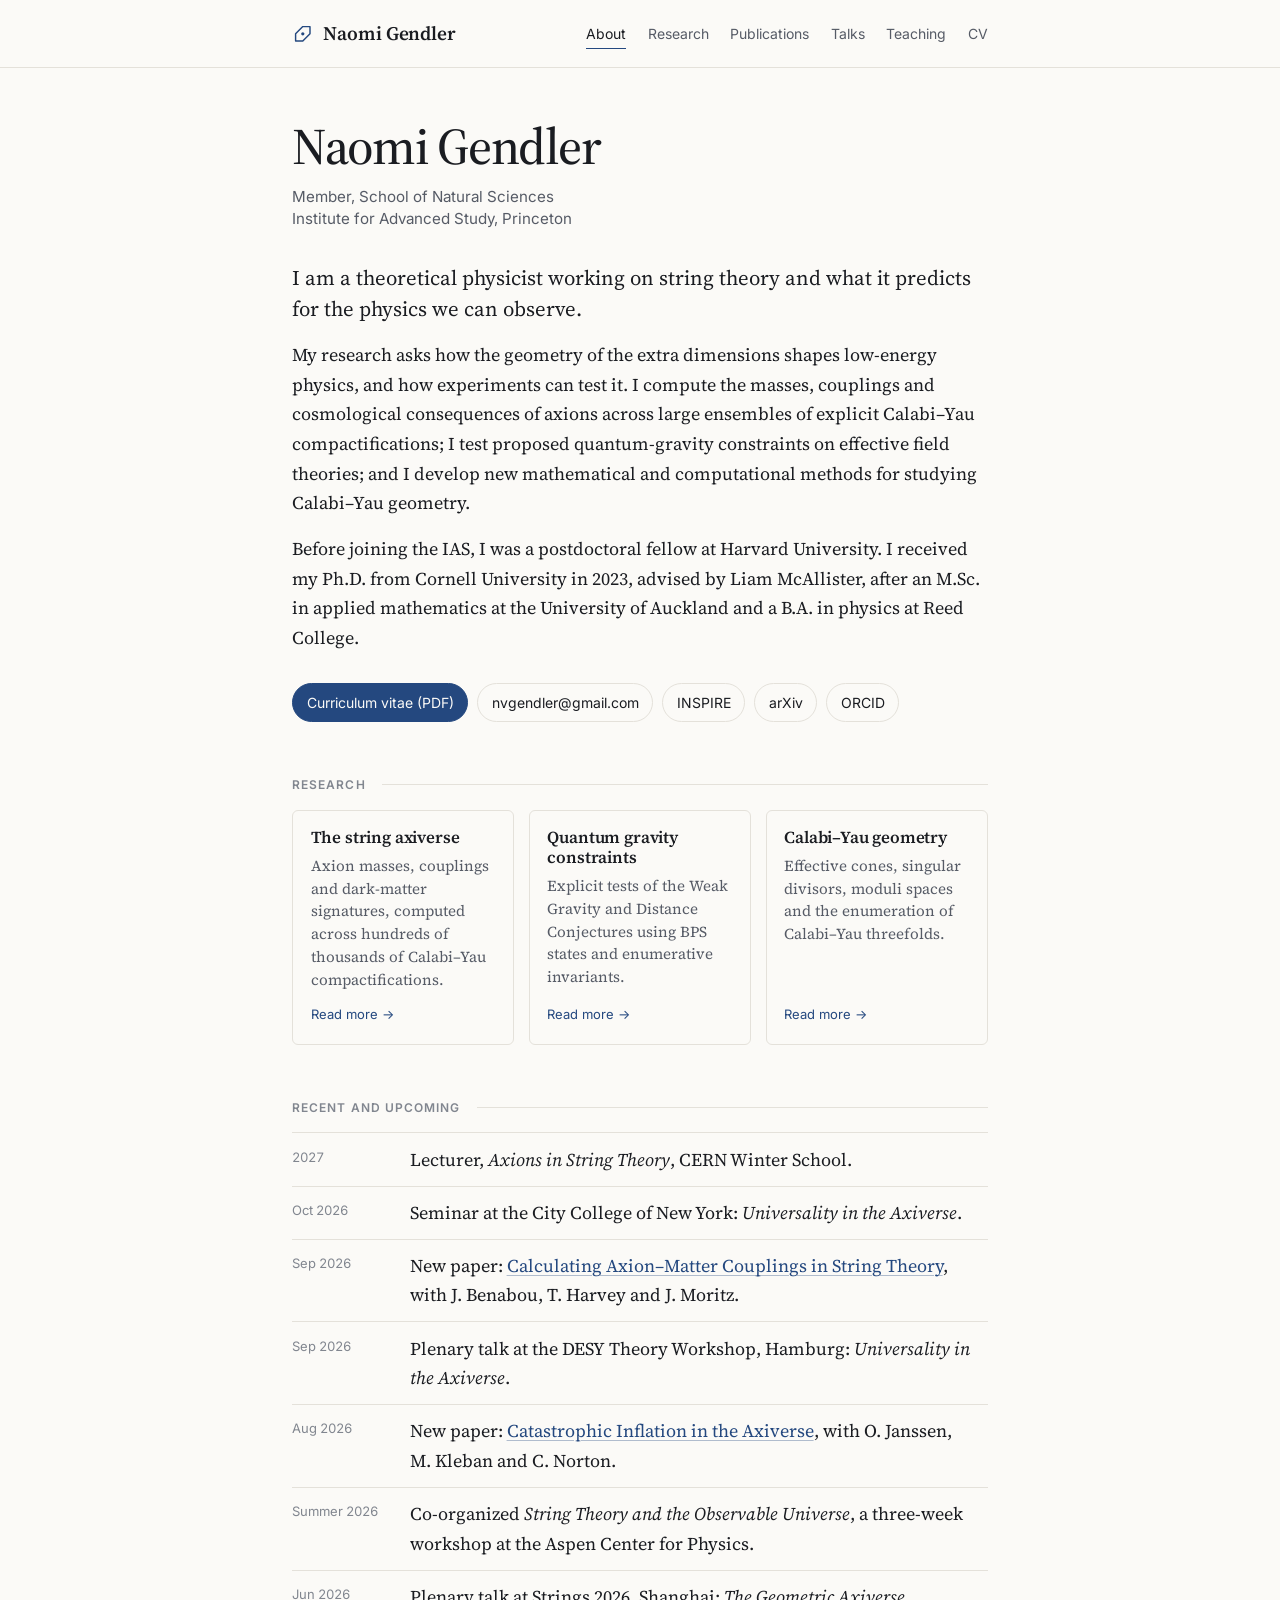
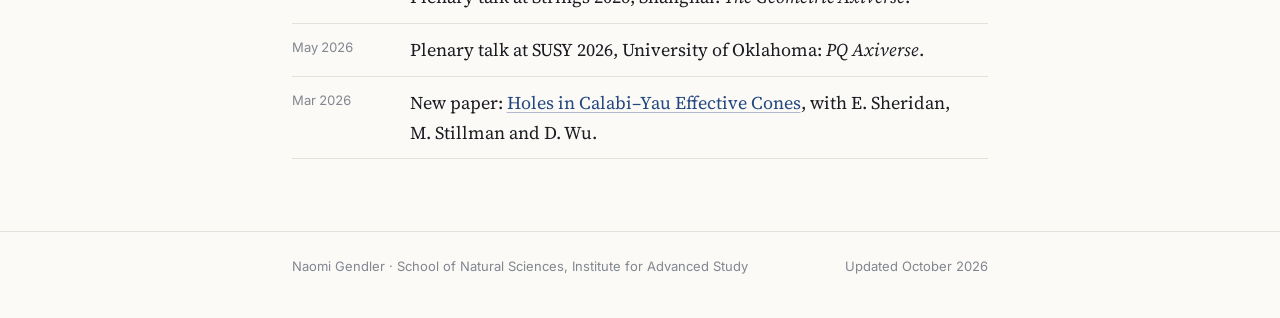
==== index.html @ 95af2971 "Initial academic website Static five-page site (About, Research, Publications, Talks, Teaching) with" ====
<!doctype html>
<html lang="en">
<head>
<meta charset="utf-8">
<meta name="viewport" content="width=device-width, initial-scale=1">
<title>Naomi Gendler</title>
<meta name="description" content="Naomi Gendler is a theoretical physicist at the Institute for Advanced Study working on string theory, axions, quantum gravity and Calabi–Yau geometry.">
<link rel="canonical" href="https://naomi-gendler.com/">
<meta property="og:type" content="profile">
<meta property="og:title" content="Naomi Gendler">
<meta property="og:description" content="Theoretical physicist at the Institute for Advanced Study working on string theory, axions, quantum gravity and Calabi–Yau geometry.">
<meta property="og:url" content="https://naomi-gendler.com/">
<meta name="theme-color" content="#fbfaf7" media="(prefers-color-scheme: light)">
<meta name="theme-color" content="#111317" media="(prefers-color-scheme: dark)">
<link rel="icon" href="assets/favicon.svg" type="image/svg+xml">
<link rel="preconnect" href="https://fonts.googleapis.com">
<link rel="preconnect" href="https://fonts.gstatic.com" crossorigin>
<link rel="stylesheet" href="https://fonts.googleapis.com/css2?family=Inter:wght@400;500;600&family=Source+Serif+4:ital,opsz,wght@0,8..60,400..600;1,8..60,400&display=swap">
<link rel="stylesheet" href="assets/style.css">
<script type="application/ld+json">
{
  "@context": "https://schema.org",
  "@type": "Person",
  "name": "Naomi Gendler",
  "url": "https://naomi-gendler.com/",
  "email": "mailto:nvgendler@gmail.com",
  "jobTitle": "Member, School of Natural Sciences",
  "affiliation": { "@type": "Organization", "name": "Institute for Advanced Study" },
  "alumniOf": [
    { "@type": "CollegeOrUniversity", "name": "Cornell University" },
    { "@type": "CollegeOrUniversity", "name": "University of Auckland" },
    { "@type": "CollegeOrUniversity", "name": "Reed College" }
  ],
  "knowsAbout": ["String theory", "Axions", "Quantum gravity", "Calabi–Yau manifolds"],
  "sameAs": [
    "https://orcid.org/0000-0002-5256-8920",
    "https://inspirehep.net/authors/1793522"
  ]
}
</script>
</head>
<body>
<a class="skip" href="#main">Skip to content</a>

<header class="site-header">
  <div class="wrap">
    <a class="site-name" href="./">
      <svg viewBox="0 0 24 24" aria-hidden="true"><polygon points="20,12 20,4 12,4 4,12 4,20 12,20" fill="none" stroke="var(--accent)" stroke-width="1.6" stroke-linejoin="round"/><circle cx="12" cy="12" r="1.8" fill="var(--accent)"/></svg>
      Naomi Gendler
    </a>
    <nav class="site-nav" aria-label="Main">
      <ul>
        <li><a href="./" aria-current="page">About</a></li>
        <li><a href="research.html">Research</a></li>
        <li><a href="publications.html">Publications</a></li>
        <li><a href="talks.html">Talks</a></li>
        <li><a href="teaching.html">Teaching</a></li>
        <li><a href="Gendler_CV.pdf">CV</a></li>
      </ul>
    </nav>
  </div>
</header>

<main id="main">
  <div class="wrap">

    <section class="hero">
      <div>
        <h1>Naomi Gendler</h1>
        <p class="role">Member, School of Natural Sciences<br>Institute for Advanced Study, Princeton</p>

        <p class="lede">I am a theoretical physicist working on string theory and what it predicts for the physics we can observe.</p>
        <p>My research asks how the geometry of the extra dimensions shapes low-energy physics, and how experiments can test it. I compute the masses, couplings and cosmological consequences of axions across large ensembles of explicit Calabi–Yau compactifications; I test proposed quantum-gravity constraints on effective field theories; and I develop new mathematical and computational methods for studying Calabi–Yau geometry.</p>
        <p>Before joining the IAS, I was a postdoctoral fellow at Harvard University. I received my Ph.D. from Cornell University in 2023, advised by Liam McAllister, after an M.Sc. in applied mathematics at the University of Auckland and a B.A. in physics at Reed College.</p>

        <div class="contact">
          <a class="primary" href="Gendler_CV.pdf">Curriculum vitae (PDF)</a>
          <a href="mailto:nvgendler@gmail.com">nvgendler@gmail.com</a>
          <a href="https://inspirehep.net/authors/1793522">INSPIRE</a>
          <a href="https://arxiv.org/search/?searchtype=author&amp;query=Gendler%2C+Naomi">arXiv</a>
          <a href="https://orcid.org/0000-0002-5256-8920">ORCID</a>
        </div>
      </div>
      <!-- Add a photo at assets/headshot.jpg (portrait, about 4:5) and it appears here automatically. -->
      <figure class="portrait"><img src="assets/headshot.jpg" alt="Naomi Gendler" width="352" height="440" onerror="this.parentElement.remove()"></figure>
    </section>

    <section>
      <h2 class="label">Research</h2>
      <div class="areas">
        <a class="area" href="research.html#axiverse">
          <h3>The string axiverse</h3>
          <p>Axion masses, couplings and dark-matter signatures, computed across hundreds of thousands of Calabi–Yau compactifications.</p>
          <span class="more">Read more →</span>
        </a>
        <a class="area" href="research.html#swampland">
          <h3>Quantum gravity constraints</h3>
          <p>Explicit tests of the Weak Gravity and Distance Conjectures using BPS states and enumerative invariants.</p>
          <span class="more">Read more →</span>
        </a>
        <a class="area" href="research.html#geometry">
          <h3>Calabi–Yau geometry</h3>
          <p>Effective cones, singular divisors, moduli spaces and the enumeration of Calabi–Yau threefolds.</p>
          <span class="more">Read more →</span>
        </a>
      </div>
    </section>

    <section>
      <h2 class="label">Recent and upcoming</h2>
      <ul class="dated">
        <li><span class="when">2027</span><span>Lecturer, <em>Axions in String Theory</em>, CERN Winter School.</span></li>
        <li><span class="when">Oct 2026</span><span>Seminar at the City College of New York: <em>Universality in the Axiverse</em>.</span></li>
        <li><span class="when">Sep 2026</span><span>New paper: <a href="https://arxiv.org/abs/2609.20911">Calculating Axion–Matter Couplings in String Theory</a>, with J.&nbsp;Benabou, T.&nbsp;Harvey and J.&nbsp;Moritz.</span></li>
        <li><span class="when">Sep 2026</span><span>Plenary talk at the DESY Theory Workshop, Hamburg: <em>Universality in the Axiverse</em>.</span></li>
        <li><span class="when">Aug 2026</span><span>New paper: <a href="https://arxiv.org/abs/2608.14780">Catastrophic Inflation in the Axiverse</a>, with O.&nbsp;Janssen, M.&nbsp;Kleban and C.&nbsp;Norton.</span></li>
        <li><span class="when">Summer 2026</span><span>Co-organized <em>String Theory and the Observable Universe</em>, a three-week workshop at the Aspen Center for Physics.</span></li>
        <li><span class="when">Jun 2026</span><span>Plenary talk at Strings 2026, Shanghai: <em>The Geometric Axiverse</em>.</span></li>
        <li><span class="when">May 2026</span><span>Plenary talk at SUSY 2026, University of Oklahoma: <em>PQ Axiverse</em>.</span></li>
        <li><span class="when">Mar 2026</span><span>New paper: <a href="https://arxiv.org/abs/2603.11173">Holes in Calabi–Yau Effective Cones</a>, with E.&nbsp;Sheridan, M.&nbsp;Stillman and D.&nbsp;Wu.</span></li>
      </ul>
    </section>

  </div>
</main>

<footer class="site-footer">
  <div class="wrap">
    <span>Naomi Gendler · School of Natural Sciences, Institute for Advanced Study</span>
    <span>Updated October 2026</span>
  </div>
</footer>
</body>
</html>
---- assets/style.css ----
/* naomi-gendler.com: shared styles for every page */

:root {
  --bg: #fbfaf7;
  --text: #1a1c21;
  --muted: #565b66;
  --faint: #81868f;
  --rule: #e4e1da;
  --accent: #24487f;
  --accent-strong: #163463;
  --accent-wash: #eef1f6;
  --serif: "Source Serif 4", "Source Serif Pro", Georgia, "Times New Roman", serif;
  --sans: "Inter", ui-sans-serif, system-ui, -apple-system, "Segoe UI", Roboto, sans-serif;
  --measure: 46rem;
  color-scheme: light;
}

@media (prefers-color-scheme: dark) {
  :root {
    --bg: #111317;
    --text: #e6e4df;
    --muted: #a6aab3;
    --faint: #7d828c;
    --rule: #2a2e35;
    --accent: #9fbbea;
    --accent-strong: #c6d6f3;
    --accent-wash: #19202b;
    color-scheme: dark;
  }
}

*, *::before, *::after { box-sizing: border-box; }

html { -webkit-text-size-adjust: 100%; text-size-adjust: 100%; }

body {
  margin: 0;
  background: var(--bg);
  color: var(--text);
  font-family: var(--serif);
  font-size: 1.125rem;
  line-height: 1.65;
  font-optical-sizing: auto;
  -webkit-font-smoothing: antialiased;
  -moz-osx-font-smoothing: grayscale;
}

a {
  color: var(--accent);
  text-decoration-thickness: 1px;
  text-underline-offset: 0.18em;
  text-decoration-color: color-mix(in srgb, var(--accent) 35%, transparent);
}
a:hover { color: var(--accent-strong); text-decoration-color: currentColor; }
:focus-visible { outline: 2px solid var(--accent); outline-offset: 3px; border-radius: 2px; }

p { margin: 0 0 1rem; }
em, i { font-style: italic; }

.wrap { max-width: var(--measure); margin: 0 auto; padding: 0 1.25rem; }

.skip { position: absolute; left: -9999px; }
.skip:focus { left: 1rem; top: 1rem; z-index: 10; background: var(--bg); padding: 0.5rem 0.75rem; }

/* ---------- Header ---------- */

.site-header { border-bottom: 1px solid var(--rule); }
.site-header .wrap {
  display: flex;
  flex-wrap: wrap;
  align-items: center;
  justify-content: space-between;
  gap: 0.75rem 2rem;
  padding-top: 1.15rem;
  padding-bottom: 1.05rem;
}

.site-name {
  display: inline-flex;
  align-items: center;
  gap: 0.6rem;
  font-size: 1.2rem;
  font-weight: 600;
  letter-spacing: -0.005em;
  color: var(--text);
  text-decoration: none;
}
.site-name:hover { color: var(--text); }
.site-name svg { width: 1.35rem; height: 1.35rem; flex: none; }

.site-nav { font-family: var(--sans); font-size: 0.875rem; }
.site-nav ul { list-style: none; margin: 0; padding: 0; display: flex; flex-wrap: wrap; gap: 0.25rem 1.35rem; }
.site-nav a {
  display: inline-block;
  padding: 0.2rem 0;
  color: var(--muted);
  text-decoration: none;
  border-bottom: 1.5px solid transparent;
}
.site-nav a:hover { color: var(--text); }
.site-nav a[aria-current="page"] { color: var(--text); border-bottom-color: var(--accent); }

/* ---------- Page scaffolding ---------- */

main { padding: 3.25rem 0 4.5rem; }

h1, h2, h3 { font-family: var(--serif); font-weight: 600; line-height: 1.2; letter-spacing: -0.01em; margin: 0; }

.page-title { font-size: clamp(2rem, 5vw, 2.4rem); font-weight: 500; letter-spacing: -0.02em; margin-bottom: 0.85rem; }
.page-intro { color: var(--muted); margin-bottom: 2.75rem; }

section + section { margin-top: 3.5rem; }

/* Small uppercase label followed by a hairline, used to open list sections. */
.label {
  display: flex;
  align-items: center;
  gap: 1rem;
  margin: 0 0 1.1rem;
  font-family: var(--sans);
  font-size: 0.75rem;
  font-weight: 600;
  letter-spacing: 0.09em;
  text-transform: uppercase;
  color: var(--faint);
}
.label::after { content: ""; flex: 1; height: 1px; background: var(--rule); }

.sublabel {
  font-family: var(--sans);
  font-size: 0.875rem;
  font-weight: 600;
  color: var(--text);
  margin: 1.75rem 0 0.4rem;
}

.note { font-family: var(--sans); font-size: 0.8125rem; color: var(--faint); margin-top: 0.75rem; }

/* ---------- Home ---------- */

.hero { display: grid; grid-template-columns: minmax(0, 1fr); gap: 2.5rem; align-items: start; }
.hero:has(.portrait) { grid-template-columns: minmax(0, 1fr) 11rem; }
.hero h1 { font-size: clamp(2.5rem, 7vw, 3.2rem); font-weight: 500; letter-spacing: -0.025em; line-height: 1.05; }
.role { font-family: var(--sans); font-size: 0.95rem; line-height: 1.5; color: var(--muted); margin: 0.75rem 0 1.9rem; }
.lede { font-size: 1.3rem; line-height: 1.5; }

.portrait { margin: 0.4rem 0 0; }
.portrait img { display: block; width: 100%; height: auto; aspect-ratio: 4 / 5; object-fit: cover; border-radius: 4px; }

.contact { display: flex; flex-wrap: wrap; gap: 0.55rem; margin-top: 1.9rem; font-family: var(--sans); font-size: 0.875rem; }
.contact a {
  display: inline-flex;
  align-items: center;
  padding: 0.42rem 0.85rem;
  border: 1px solid var(--rule);
  border-radius: 999px;
  color: var(--text);
  text-decoration: none;
  transition: border-color 0.15s, color 0.15s;
}
.contact a:hover { border-color: var(--accent); color: var(--accent); }
.contact a.primary { background: var(--accent); border-color: var(--accent); color: var(--bg); }
.contact a.primary:hover { background: var(--accent-strong); border-color: var(--accent-strong); color: var(--bg); }

.areas { display: grid; grid-template-columns: repeat(3, minmax(0, 1fr)); gap: 0.9rem; }
.area {
  display: flex;
  flex-direction: column;
  padding: 1.05rem 1.1rem 1.1rem;
  border: 1px solid var(--rule);
  border-radius: 6px;
  color: var(--text);
  text-decoration: none;
  transition: border-color 0.15s;
}
.area:hover { border-color: var(--accent); color: var(--text); }
.area h3 { font-size: 1.05rem; margin-bottom: 0.45rem; }
.area p { flex: 1; margin: 0 0 0.8rem; font-size: 0.95rem; line-height: 1.5; color: var(--muted); }
.area .more { font-family: var(--sans); font-size: 0.8125rem; color: var(--accent); }

/* ---------- Dated lists (news, talks, teaching) ---------- */

.dated { list-style: none; margin: 0; padding: 0; }
.dated li {
  display: grid;
  grid-template-columns: 6.25rem minmax(0, 1fr);
  gap: 1.1rem;
  padding: 0.7rem 0;
  border-top: 1px solid var(--rule);
}
.dated li:last-child { border-bottom: 1px solid var(--rule); }
.dated .when {
  font-family: var(--sans);
  font-size: 0.8125rem;
  line-height: 1.5;
  color: var(--faint);
  padding-top: 0.2rem;
  font-variant-numeric: tabular-nums;
}
.dated .title { font-weight: 600; }
.dated .where { display: block; font-size: 0.975rem; color: var(--muted); }
.dated .tag {
  font-family: var(--sans);
  font-size: 0.75rem;
  color: var(--muted);
  border: 1px solid var(--rule);
  border-radius: 999px;
  padding: 0.05rem 0.5rem;
  margin-left: 0.35rem;
  white-space: nowrap;
  vertical-align: 0.1em;
}

/* ---------- Research ---------- */

.theme h2 { font-size: 1.55rem; margin-bottom: 1rem; }
.theme + .theme { margin-top: 3.75rem; padding-top: 3rem; border-top: 1px solid var(--rule); }
.paper-ref { font-style: italic; }

.key-papers { margin-top: 1.5rem; padding: 1rem 1.2rem 1.1rem; background: var(--accent-wash); border-radius: 6px; }
.key-papers h3 {
  font-family: var(--sans);
  font-size: 0.75rem;
  font-weight: 600;
  letter-spacing: 0.09em;
  text-transform: uppercase;
  color: var(--muted);
  margin-bottom: 0.55rem;
}
.key-papers ul { list-style: none; margin: 0; padding: 0; font-size: 1rem; line-height: 1.45; }
.key-papers li + li { margin-top: 0.5rem; }
.key-papers .venue { font-family: var(--sans); font-size: 0.8125rem; color: var(--muted); white-space: nowrap; }

/* ---------- Publications ---------- */

.year-group {
  display: grid;
  grid-template-columns: 4.25rem minmax(0, 1fr);
  gap: 1.1rem;
  padding-top: 1.4rem;
  margin-top: 1.4rem;
  border-top: 1px solid var(--rule);
}
.year-group h2 { font-family: var(--sans); font-size: 0.875rem; font-weight: 600; letter-spacing: 0; color: var(--faint); padding-top: 0.2rem; }

.pubs { list-style: none; margin: 0; padding: 0; }
.pub + .pub { margin-top: 1.5rem; }
.pub-title { font-size: 1.075rem; font-weight: 600; line-height: 1.35; color: var(--text); text-decoration: none; }
a.pub-title:hover { color: var(--accent); text-decoration: underline; }
.pub-authors { margin-top: 0.25rem; font-size: 1rem; line-height: 1.5; color: var(--muted); }
.pub-authors .me { color: var(--text); font-weight: 600; }
.pub-meta {
  display: flex;
  flex-wrap: wrap;
  gap: 0.2rem 0.95rem;
  margin-top: 0.35rem;
  font-family: var(--sans);
  font-size: 0.8125rem;
  color: var(--faint);
}
.pub-meta a { text-decoration: none; }
.pub-meta a:hover { text-decoration: underline; }
.pub-meta .journal { color: var(--muted); }

/* ---------- Footer ---------- */

.site-footer { border-top: 1px solid var(--rule); font-family: var(--sans); font-size: 0.8125rem; color: var(--faint); }
.site-footer .wrap { display: flex; flex-wrap: wrap; justify-content: space-between; gap: 0.4rem 1.5rem; padding-top: 1.5rem; padding-bottom: 2.5rem; }
.site-footer a { color: var(--muted); text-decoration: none; }
.site-footer a:hover { color: var(--accent); text-decoration: underline; }

/* ---------- Small screens ---------- */

@media (max-width: 720px) {
  .areas { grid-template-columns: minmax(0, 1fr); }
}

@media (max-width: 600px) {
  body { font-size: 1.0625rem; }
  main { padding-top: 2.25rem; }
  .site-nav { width: 100%; font-size: 0.8125rem; }
  .site-nav ul { justify-content: space-between; gap: 0.25rem 0.5rem; }
  .hero:has(.portrait) { grid-template-columns: minmax(0, 1fr); gap: 1.5rem; }
  .portrait { order: -1; width: 8.5rem; margin: 0; }
  .lede { font-size: 1.2rem; }
  .dated li { grid-template-columns: minmax(0, 1fr); gap: 0.1rem; }
  .dated .when { padding-top: 0; }
  .year-group { grid-template-columns: minmax(0, 1fr); gap: 0.6rem; }
  .key-papers .venue { white-space: normal; }
}

/* ---------- Print ---------- */

@media print {
  .site-nav, .skip, .contact { display: none; }
  body { background: #fff; color: #000; font-size: 11pt; }
  main { padding: 1rem 0; }
  a { color: inherit; text-decoration: none; }
}
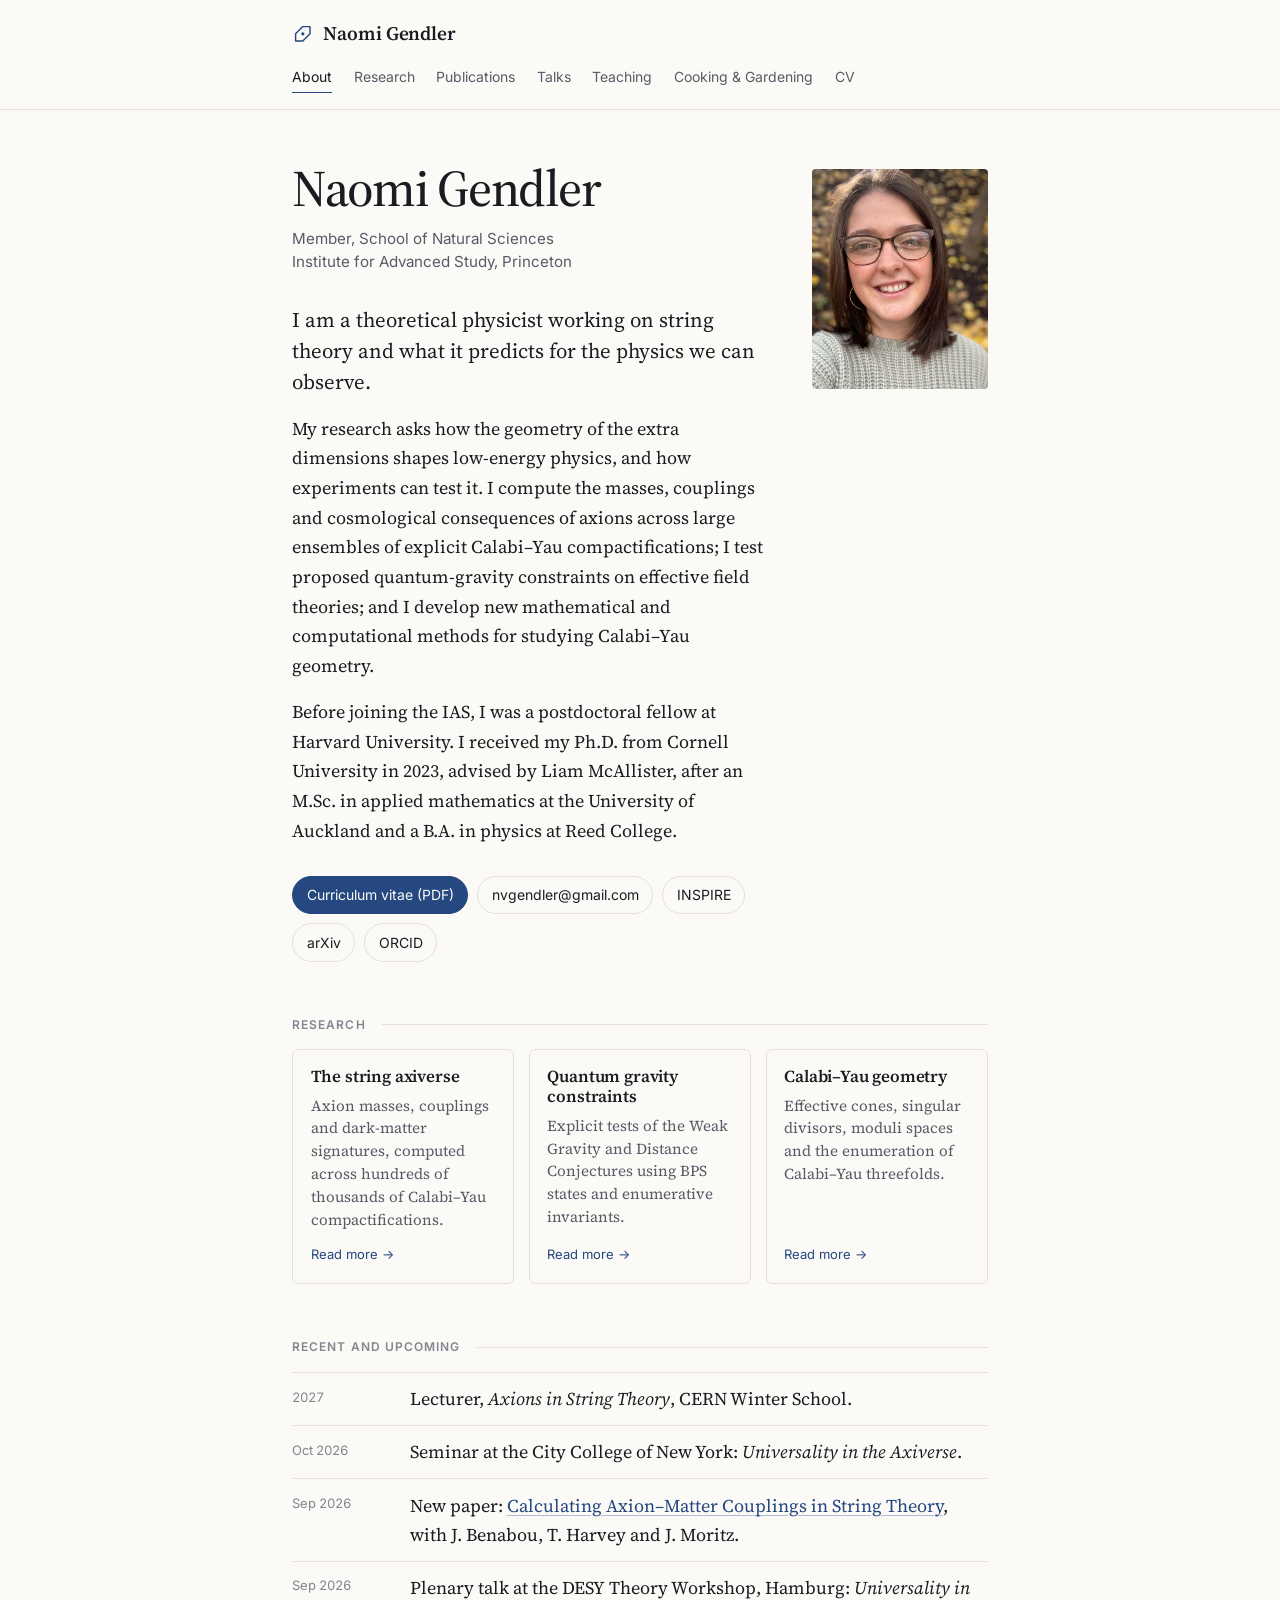
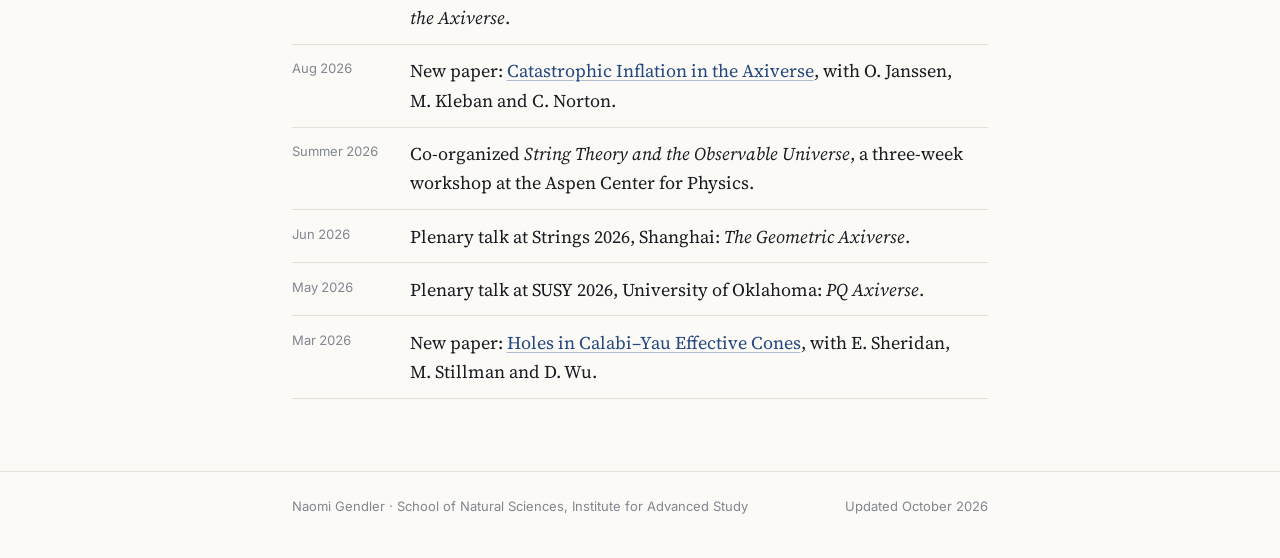
==== commit 165ab345: "Add Cooking and Gardening page Photo gallery with kitchen and garden sections (28 photos, each in a " ====
--- a/index.html
+++ b/index.html
@@ -55,6 +55,7 @@
         <li><a href="publications.html">Publications</a></li>
         <li><a href="talks.html">Talks</a></li>
         <li><a href="teaching.html">Teaching</a></li>
+        <li><a href="cooking-gardening.html">Cooking &amp; Gardening</a></li>
         <li><a href="Gendler_CV.pdf">CV</a></li>
       </ul>
     </nav>
--- a/assets/style.css
+++ b/assets/style.css
@@ -108,6 +108,7 @@
 
 .page-title { font-size: clamp(2rem, 5vw, 2.4rem); font-weight: 500; letter-spacing: -0.02em; margin-bottom: 0.85rem; }
 .page-intro { color: var(--muted); margin-bottom: 2.75rem; }
+.page-title + section { margin-top: 2.25rem; }
 
 section + section { margin-top: 3.5rem; }
 
@@ -262,6 +263,52 @@
 .pub-meta a:hover { text-decoration: underline; }
 .pub-meta .journal { color: var(--muted); }
 
+/* ---------- Photo gallery and viewer ---------- */
+
+.gallery { columns: 3; column-gap: 0.75rem; }
+.gallery a {
+  display: block;
+  margin: 0 0 0.75rem;
+  break-inside: avoid;
+  border-radius: 4px;
+  overflow: hidden;
+  background: var(--rule);
+}
+.gallery img { display: block; width: 100%; height: auto; transition: transform 0.35s ease; }
+.gallery a:hover img { transform: scale(1.025); }
+
+.lightbox {
+  width: 100%;
+  height: 100%;
+  max-width: 100%;
+  max-height: 100%;
+  margin: 0;
+  padding: 3.5rem 3.5rem 1.5rem;
+  border: 0;
+  background: rgba(12, 13, 16, 0.97);
+  color: #e6e4df;
+}
+.lightbox[open] { display: flex; align-items: center; justify-content: center; }
+.lightbox::backdrop { background: transparent; }
+.lightbox figure { margin: 0; display: flex; flex-direction: column; align-items: center; gap: 0.8rem; }
+.lightbox img { display: block; max-width: 100%; max-height: calc(100vh - 8rem); width: auto; height: auto; border-radius: 3px; }
+.lightbox figcaption { font-family: var(--sans); font-size: 0.875rem; color: #c3c6cd; text-align: center; }
+.lightbox button {
+  position: absolute;
+  padding: 0.4rem 0.8rem;
+  border: 0;
+  background: none;
+  color: #fff;
+  font: 300 2.25rem/1 var(--sans);
+  opacity: 0.75;
+  cursor: pointer;
+}
+.lightbox button:hover { opacity: 1; }
+.lb-close { top: 0.6rem; right: 0.6rem; }
+.lb-prev, .lb-next { top: 50%; transform: translateY(-50%); }
+.lb-prev { left: 0.4rem; }
+.lb-next { right: 0.4rem; }
+
 /* ---------- Footer ---------- */
 
 .site-footer { border-top: 1px solid var(--rule); font-family: var(--sans); font-size: 0.8125rem; color: var(--faint); }
@@ -279,7 +326,7 @@
   body { font-size: 1.0625rem; }
   main { padding-top: 2.25rem; }
   .site-nav { width: 100%; font-size: 0.8125rem; }
-  .site-nav ul { justify-content: space-between; gap: 0.25rem 0.5rem; }
+  .site-nav ul { gap: 0.25rem 1rem; }
   .hero:has(.portrait) { grid-template-columns: minmax(0, 1fr); gap: 1.5rem; }
   .portrait { order: -1; width: 8.5rem; margin: 0; }
   .lede { font-size: 1.2rem; }
@@ -287,6 +334,10 @@
   .dated .when { padding-top: 0; }
   .year-group { grid-template-columns: minmax(0, 1fr); gap: 0.6rem; }
   .key-papers .venue { white-space: normal; }
+  .gallery { columns: 2; column-gap: 0.5rem; }
+  .gallery a { margin-bottom: 0.5rem; }
+  .lightbox { padding: 3rem 0.5rem 1rem; }
+  .lb-prev, .lb-next { top: auto; bottom: 0.5rem; transform: none; }
 }
 
 /* ---------- Print ---------- */
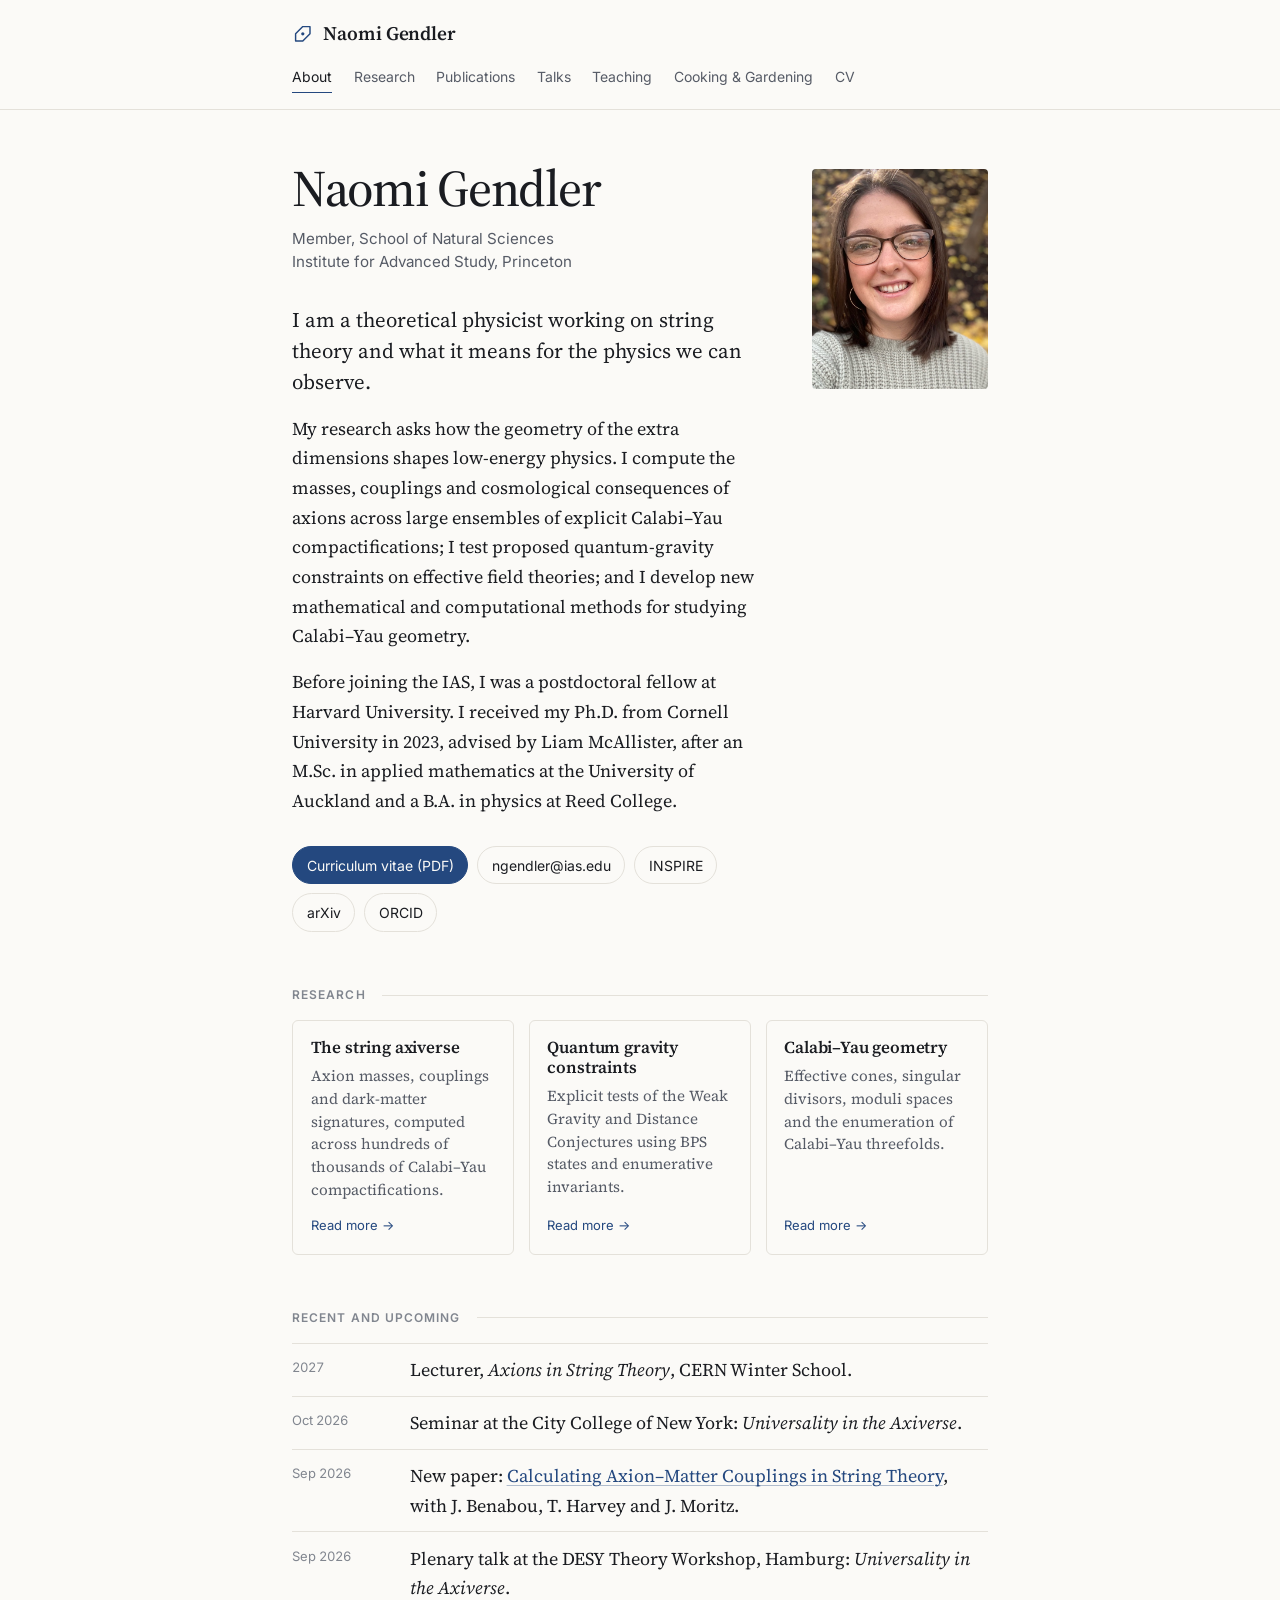
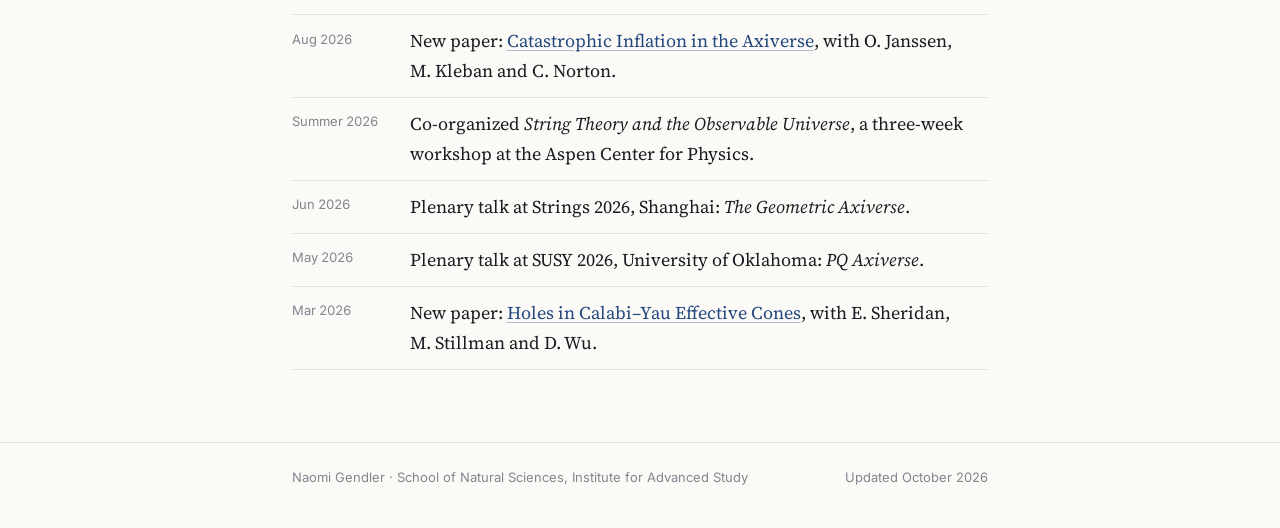
==== commit abf165de: "Update CV and home page wording and email New CV with the IAS email and naomi-gendler.com, and witho" ====
--- a/index.html
+++ b/index.html
@@ -23,7 +23,7 @@
   "@type": "Person",
   "name": "Naomi Gendler",
   "url": "https://naomi-gendler.com/",
-  "email": "mailto:nvgendler@gmail.com",
+  "email": "mailto:ngendler@ias.edu",
   "jobTitle": "Member, School of Natural Sciences",
   "affiliation": { "@type": "Organization", "name": "Institute for Advanced Study" },
   "alumniOf": [
@@ -70,13 +70,13 @@
         <h1>Naomi Gendler</h1>
         <p class="role">Member, School of Natural Sciences<br>Institute for Advanced Study, Princeton</p>
 
-        <p class="lede">I am a theoretical physicist working on string theory and what it predicts for the physics we can observe.</p>
-        <p>My research asks how the geometry of the extra dimensions shapes low-energy physics, and how experiments can test it. I compute the masses, couplings and cosmological consequences of axions across large ensembles of explicit Calabi–Yau compactifications; I test proposed quantum-gravity constraints on effective field theories; and I develop new mathematical and computational methods for studying Calabi–Yau geometry.</p>
+        <p class="lede">I am a theoretical physicist working on string theory and what it means for the physics we can observe.</p>
+        <p>My research asks how the geometry of the extra dimensions shapes low-energy physics. I compute the masses, couplings and cosmological consequences of axions across large ensembles of explicit Calabi–Yau compactifications; I test proposed quantum-gravity constraints on effective field theories; and I develop new mathematical and computational methods for studying Calabi–Yau geometry.</p>
         <p>Before joining the IAS, I was a postdoctoral fellow at Harvard University. I received my Ph.D. from Cornell University in 2023, advised by Liam McAllister, after an M.Sc. in applied mathematics at the University of Auckland and a B.A. in physics at Reed College.</p>
 
         <div class="contact">
           <a class="primary" href="Gendler_CV.pdf">Curriculum vitae (PDF)</a>
-          <a href="mailto:nvgendler@gmail.com">nvgendler@gmail.com</a>
+          <a href="mailto:ngendler@ias.edu">ngendler@ias.edu</a>
           <a href="https://inspirehep.net/authors/1793522">INSPIRE</a>
           <a href="https://arxiv.org/search/?searchtype=author&amp;query=Gendler%2C+Naomi">arXiv</a>
           <a href="https://orcid.org/0000-0002-5256-8920">ORCID</a>
--- a/assets/style.css
+++ b/assets/style.css
@@ -212,6 +212,42 @@
   vertical-align: 0.1em;
 }
 
+.dated .tag-link { color: var(--accent); border-color: color-mix(in srgb, var(--accent) 40%, transparent); text-decoration: none; }
+.dated .tag-link:hover { color: var(--bg); background: var(--accent); border-color: var(--accent); }
+
+/* ---------- Recorded talks ---------- */
+
+.videos { display: grid; grid-template-columns: repeat(2, minmax(0, 1fr)); gap: 1.75rem 1.1rem; }
+.video-thumb { position: relative; display: block; aspect-ratio: 16 / 9; border-radius: 4px; overflow: hidden; background: #000; }
+.video-thumb img { position: absolute; inset: 0; width: 100%; height: 100%; object-fit: cover; transition: transform 0.35s ease; }
+.video-thumb:hover img { transform: scale(1.025); }
+.video-thumb::after {
+  content: "";
+  position: absolute;
+  left: 50%;
+  top: 50%;
+  width: 3.2rem;
+  height: 3.2rem;
+  margin: -1.6rem 0 0 -1.6rem;
+  border-radius: 50%;
+  background: rgba(18, 20, 26, 0.72) url("data:image/svg+xml,%3Csvg xmlns='http://www.w3.org/2000/svg' viewBox='0 0 24 24'%3E%3Cpath d='M9 6.5v11l9-5.5z' fill='white'/%3E%3C/svg%3E") center / 1.3rem no-repeat;
+  transition: background-color 0.15s;
+}
+.video-thumb:hover::after { background-color: var(--accent); }
+.video-time {
+  position: absolute;
+  right: 0.45rem;
+  bottom: 0.45rem;
+  padding: 0.05rem 0.4rem;
+  border-radius: 3px;
+  background: rgba(0, 0, 0, 0.75);
+  color: #fff;
+  font: 500 0.75rem/1.45 var(--sans);
+}
+.video-frame { display: block; width: 100%; aspect-ratio: 16 / 9; border: 0; border-radius: 4px; background: #000; }
+.video-title { font-size: 1.02rem; line-height: 1.35; margin: 0.65rem 0 0.2rem; }
+.video-meta { margin: 0; font-family: var(--sans); font-size: 0.8125rem; line-height: 1.45; color: var(--muted); }
+
 /* ---------- Research ---------- */
 
 .theme h2 { font-size: 1.55rem; margin-bottom: 1rem; }
@@ -265,16 +301,19 @@
 
 /* ---------- Photo gallery and viewer ---------- */
 
-.gallery { columns: 3; column-gap: 0.75rem; }
+/* Square tiles keep every row even; .wide tiles span two columns. The grid
+   shows a centered crop, and the viewer shows the whole photo. */
+.gallery { display: grid; grid-template-columns: repeat(3, minmax(0, 1fr)); grid-auto-flow: dense; gap: 0.75rem; }
 .gallery a {
+  position: relative;
   display: block;
-  margin: 0 0 0.75rem;
-  break-inside: avoid;
+  aspect-ratio: 1;
   border-radius: 4px;
   overflow: hidden;
   background: var(--rule);
 }
-.gallery img { display: block; width: 100%; height: auto; transition: transform 0.35s ease; }
+.gallery a.wide { grid-column: span 2; aspect-ratio: auto; }
+.gallery img { position: absolute; inset: 0; width: 100%; height: 100%; object-fit: cover; transition: transform 0.35s ease; }
 .gallery a:hover img { transform: scale(1.025); }
 
 .lightbox {
@@ -334,8 +373,9 @@
   .dated .when { padding-top: 0; }
   .year-group { grid-template-columns: minmax(0, 1fr); gap: 0.6rem; }
   .key-papers .venue { white-space: normal; }
-  .gallery { columns: 2; column-gap: 0.5rem; }
-  .gallery a { margin-bottom: 0.5rem; }
+  .videos { grid-template-columns: minmax(0, 1fr); }
+  .gallery { grid-template-columns: repeat(2, minmax(0, 1fr)); gap: 0.5rem; }
+  .gallery a.wide { aspect-ratio: 2 / 1; }
   .lightbox { padding: 3rem 0.5rem 1rem; }
   .lb-prev, .lb-next { top: auto; bottom: 0.5rem; transform: none; }
 }
